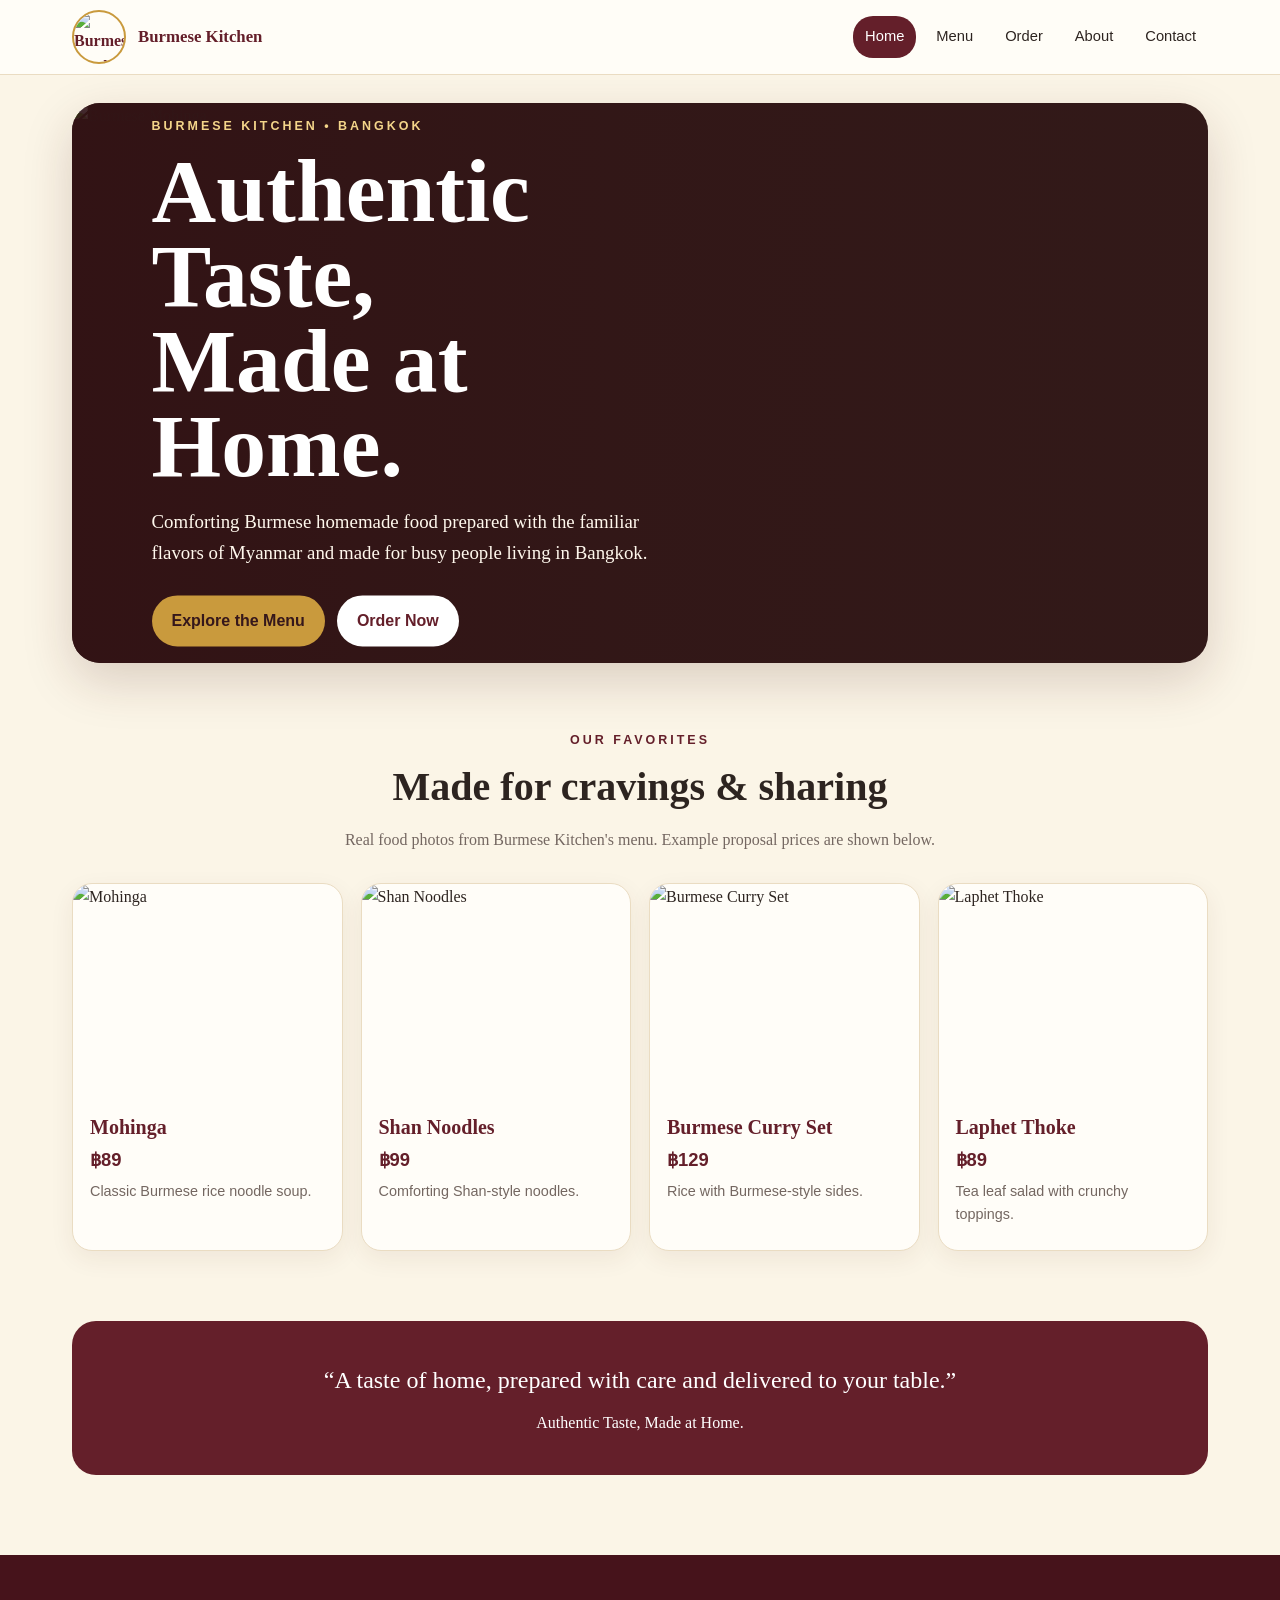
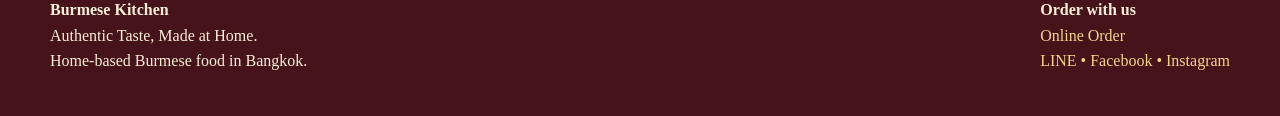
==== index.html @ 4fe1f5bb "Add files via upload" ====
<!doctype html>
<html lang="en">
<head>
<meta charset="utf-8">
<meta name="viewport" content="width=device-width, initial-scale=1">
<title>Home | Burmese Kitchen</title>
<meta name="description" content="Burmese Kitchen — Authentic Taste, Made at Home. Homemade Burmese food in Bangkok.">
<link rel="stylesheet" href="style.css">
</head>
<body>
<nav class="nav"><div class="nav-inner">
<a class="brand" href="index.html"><img src="images/logo.jpeg" alt="Burmese Kitchen logo"><span>Burmese Kitchen</span></a>
<div class="links"><a class="active" href="index.html">Home</a><a class="" href="menu.html">Menu</a><a class="" href="order.html">Order</a><a class="" href="about.html">About</a><a class="" href="contact.html">Contact</a></div>
</div></nav>

<main>
<section class="hero"><div class="hero-card">
<img src="images/mohinga.jpeg" alt="Burmese Mohinga">
<div class="hero-overlay"></div>
<div class="hero-copy">
<div class="kicker">Burmese Kitchen • Bangkok</div>
<h1>Authentic Taste,<br>Made at Home.</h1>
<p>Comforting Burmese homemade food prepared with the familiar flavors of Myanmar and made for busy people living in Bangkok.</p>
<a class="btn" href="menu.html">Explore the Menu</a>
<a class="btn secondary" href="order.html">Order Now</a>
</div></div></section>

<section class="section">
<div class="section-head"><div class="kicker">Our favorites</div><h2>Made for cravings & sharing</h2><p class="subtitle">Real food photos from Burmese Kitchen's menu. Example proposal prices are shown below.</p></div>
<div class="grid">
<article class="card"><img src="images/mohinga.jpeg" alt="Mohinga"><div class="card-body"><h3>Mohinga</h3><span class="price">฿89</span><p>Classic Burmese rice noodle soup.</p></div></article>
<article class="card"><img src="images/shan-noodles.jpeg" alt="Shan Noodles"><div class="card-body"><h3>Shan Noodles</h3><span class="price">฿99</span><p>Comforting Shan-style noodles.</p></div></article>
<article class="card"><img src="images/curry-set.jpeg" alt="Burmese Curry Set"><div class="card-body"><h3>Burmese Curry Set</h3><span class="price">฿129</span><p>Rice with Burmese-style sides.</p></div></article>
<article class="card"><img src="images/laphet-thoke.jpeg" alt="Laphet Thoke"><div class="card-body"><h3>Laphet Thoke</h3><span class="price">฿89</span><p>Tea leaf salad with crunchy toppings.</p></div></article>
</div></section>

<section class="section"><div class="quote"><p>“A taste of home, prepared with care and delivered to your table.”</p><span>Authentic Taste, Made at Home.</span></div></section>
</main>

<footer><div class="footer-inner">
<div><strong>Burmese Kitchen</strong><br>Authentic Taste, Made at Home.<br>Home-based Burmese food in Bangkok.</div>
<div><strong>Order with us</strong><br><a href="order.html">Online Order</a><br><a href="contact.html">LINE • Facebook • Instagram</a></div>
</div></footer>
<script src="script.js"></script>
</body></html>
---- style.css ----
:root{
  --wine:#641f2a;
  --wine-dark:#46131b;
  --gold:#c99a3d;
  --cream:#fbf5e7;
  --paper:#fffdf8;
  --ink:#2d2420;
  --muted:#746761;
  --line:#eadcc2;
}
*{box-sizing:border-box}
html{scroll-behavior:smooth}
body{margin:0;font-family:Georgia,"Times New Roman",serif;color:var(--ink);background:var(--cream);line-height:1.6}
img{max-width:100%;display:block}
a{text-decoration:none;color:inherit}
.nav{position:sticky;top:0;z-index:20;background:rgba(255,253,248,.96);border-bottom:1px solid var(--line);backdrop-filter:blur(10px)}
.nav-inner{max-width:1180px;margin:auto;padding:10px 22px;display:flex;align-items:center;justify-content:space-between;gap:20px}
.brand{display:flex;align-items:center;gap:12px;font-weight:700;color:var(--wine)}
.brand img{width:54px;height:54px;object-fit:cover;border-radius:50%;border:2px solid var(--gold)}
.brand span{font-size:1.05rem}
.links{display:flex;gap:8px;flex-wrap:wrap}
.links a{padding:9px 12px;border-radius:20px;font-family:Arial,sans-serif;font-size:.92rem}
.links a:hover,.links a.active{background:var(--wine);color:white}
.hero{max-width:1180px;margin:28px auto;padding:0 22px}
.hero-card{position:relative;min-height:560px;border-radius:28px;overflow:hidden;background:#321a19;box-shadow:0 18px 50px rgba(70,30,20,.18)}
.hero-card img{width:100%;height:560px;object-fit:cover;filter:saturate(1.03)}
.hero-overlay{position:absolute;inset:0;background:linear-gradient(90deg,rgba(50,18,20,.9),rgba(50,18,20,.35),rgba(50,18,20,.08))}
.hero-copy{position:absolute;left:7%;top:50%;transform:translateY(-50%);max-width:560px;color:white}
.kicker{text-transform:uppercase;letter-spacing:3px;color:#f4d58a;font:700 .78rem Arial,sans-serif}
h1{font-size:clamp(3rem,7vw,5.8rem);line-height:.95;margin:15px 0 18px}
.hero-copy p{font-size:1.18rem;max-width:500px;color:#fff8ed}
.btn{display:inline-block;padding:13px 20px;border-radius:26px;background:var(--gold);color:#35171b;font-family:Arial,sans-serif;font-weight:700;margin:8px 8px 0 0;border:0;cursor:pointer}
.btn.secondary{background:white;color:var(--wine)}
.section{max-width:1180px;margin:70px auto;padding:0 22px}
.section-head{text-align:center;margin-bottom:30px}
.section-head .kicker{color:var(--wine)}
h2{font-size:2.5rem;margin:8px 0}
.subtitle{color:var(--muted);max-width:700px;margin:auto}
.grid{display:grid;grid-template-columns:repeat(4,1fr);gap:18px}
.card{background:var(--paper);border:1px solid var(--line);border-radius:20px;overflow:hidden;box-shadow:0 8px 24px rgba(80,45,25,.07)}
.card img{width:100%;height:210px;object-fit:cover}
.card-body{padding:17px}
.card h3{margin:0 0 5px;color:var(--wine);font-size:1.25rem}
.price{font:700 1.15rem Arial,sans-serif;color:var(--wine)}
.card p{margin:7px 0;color:var(--muted);font-family:Arial,sans-serif;font-size:.9rem}
.split{display:grid;grid-template-columns:1fr 1fr;gap:30px;align-items:center}
.split img{border-radius:24px;max-height:500px;width:100%;object-fit:cover}
.panel{background:var(--paper);border:1px solid var(--line);border-radius:24px;padding:30px}
.list{padding:0;list-style:none}
.list li{padding:10px 0;border-bottom:1px solid var(--line)}
.list li:last-child{border:0}
.quote{background:var(--wine);color:white;border-radius:24px;padding:40px;text-align:center}
.quote p{font-size:1.5rem;margin:0 auto 10px;max-width:800px}
footer{margin-top:80px;background:var(--wine-dark);color:#f9eed9;padding:42px 22px}
.footer-inner{max-width:1180px;margin:auto;display:flex;justify-content:space-between;gap:30px;flex-wrap:wrap}
footer a{color:#f4d58a}
.form-wrap{max-width:850px;margin:auto;background:var(--paper);padding:30px;border:1px solid var(--line);border-radius:24px}
label{display:block;font-family:Arial,sans-serif;font-weight:700;font-size:.9rem;margin:15px 0 6px}
input,select,textarea{width:100%;padding:13px 14px;border:1px solid #d9c8aa;border-radius:12px;background:white;font:1rem Arial,sans-serif}
textarea{min-height:110px;resize:vertical}
.total{margin-top:20px;padding:16px;border-radius:14px;background:#f6ead0;font:700 1.15rem Arial,sans-serif;color:var(--wine)}
.note{font: .9rem Arial,sans-serif;color:var(--muted)}
.badge{display:inline-block;background:#f4e7c9;color:var(--wine);padding:5px 9px;border-radius:20px;font:700 .75rem Arial,sans-serif}
@media(max-width:900px){.grid{grid-template-columns:repeat(2,1fr)}.split{grid-template-columns:1fr}.hero-card,.hero-card img{min-height:500px;height:500px}}
@media(max-width:620px){.nav-inner{align-items:flex-start}.links{justify-content:flex-end}.links a{padding:7px 8px;font-size:.8rem}.brand img{width:44px;height:44px}.hero-card,.hero-card img{min-height:580px;height:580px}.hero-copy{left:7%;right:7%}.hero-copy p{font-size:1rem}.grid{grid-template-columns:1fr}h2{font-size:2rem}}
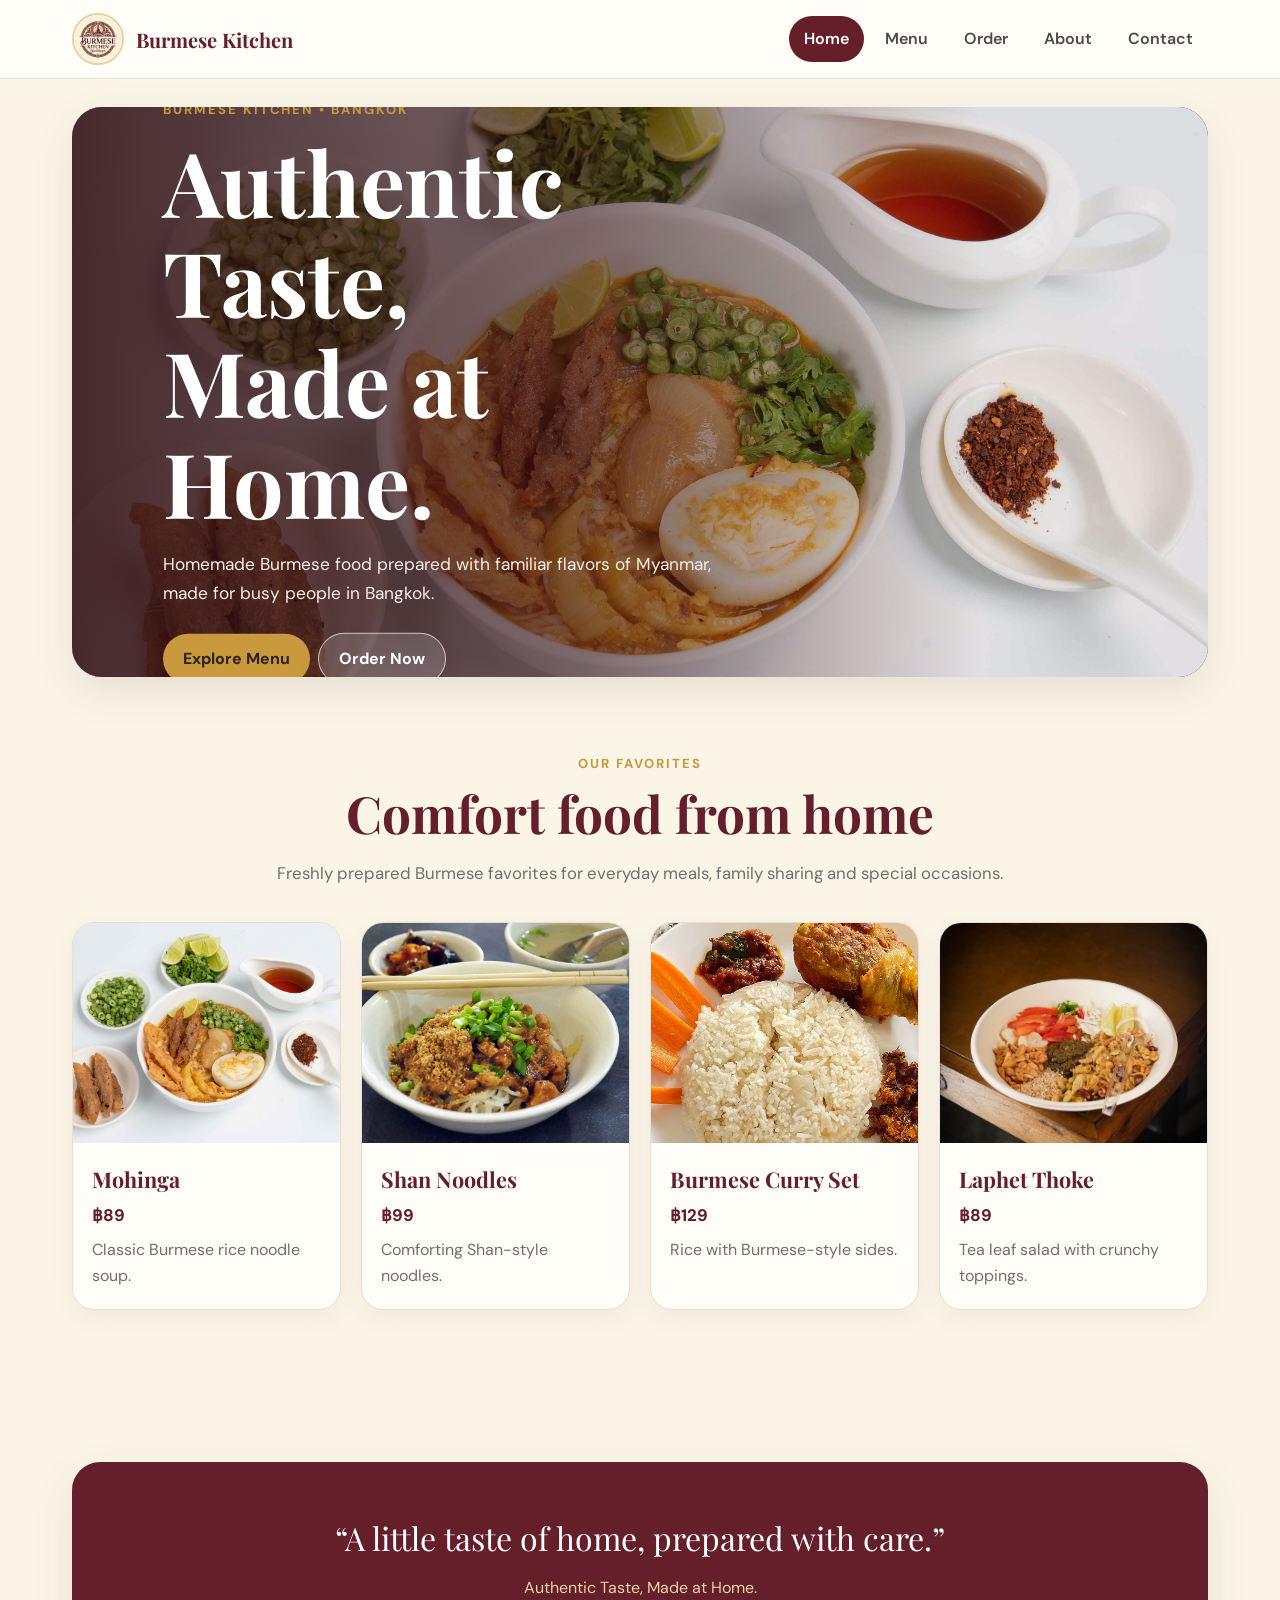
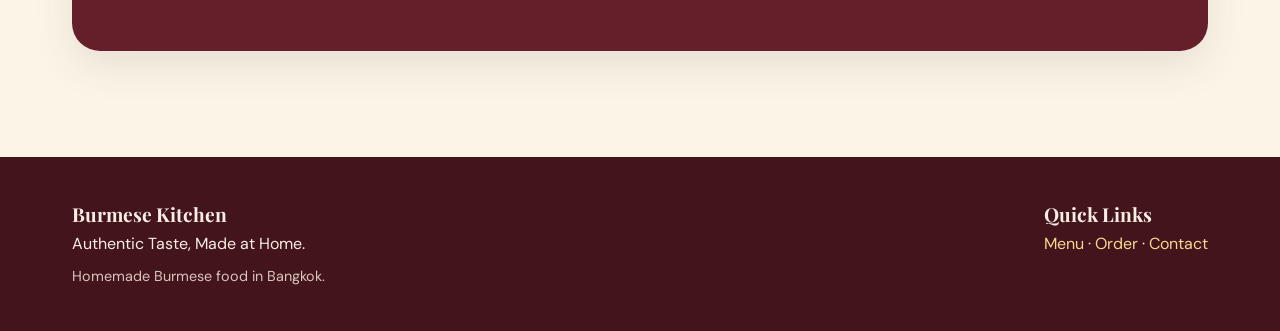
==== commit d8ea9298: "Add files via upload" ====
--- a/index.html
+++ b/index.html
@@ -1,45 +1,10 @@
-<!doctype html>
-<html lang="en">
-<head>
-<meta charset="utf-8">
-<meta name="viewport" content="width=device-width, initial-scale=1">
-<title>Home | Burmese Kitchen</title>
-<meta name="description" content="Burmese Kitchen — Authentic Taste, Made at Home. Homemade Burmese food in Bangkok.">
-<link rel="stylesheet" href="style.css">
-</head>
-<body>
-<nav class="nav"><div class="nav-inner">
-<a class="brand" href="index.html"><img src="images/logo.jpeg" alt="Burmese Kitchen logo"><span>Burmese Kitchen</span></a>
-<div class="links"><a class="active" href="index.html">Home</a><a class="" href="menu.html">Menu</a><a class="" href="order.html">Order</a><a class="" href="about.html">About</a><a class="" href="contact.html">Contact</a></div>
-</div></nav>
-
-<main>
-<section class="hero"><div class="hero-card">
-<img src="images/mohinga.jpeg" alt="Burmese Mohinga">
-<div class="hero-overlay"></div>
-<div class="hero-copy">
-<div class="kicker">Burmese Kitchen • Bangkok</div>
-<h1>Authentic Taste,<br>Made at Home.</h1>
-<p>Comforting Burmese homemade food prepared with the familiar flavors of Myanmar and made for busy people living in Bangkok.</p>
-<a class="btn" href="menu.html">Explore the Menu</a>
-<a class="btn secondary" href="order.html">Order Now</a>
-</div></div></section>
-
-<section class="section">
-<div class="section-head"><div class="kicker">Our favorites</div><h2>Made for cravings & sharing</h2><p class="subtitle">Real food photos from Burmese Kitchen's menu. Example proposal prices are shown below.</p></div>
-<div class="grid">
+<!doctype html><html lang="en"><head><meta charset="utf-8"><meta name="viewport" content="width=device-width,initial-scale=1"><title>Burmese Kitchen | Authentic Taste, Made at Home</title><meta name="description" content="Burmese Kitchen — authentic homemade Burmese food in Bangkok."><link rel="stylesheet" href="style.css"></head><body>
+<nav class="nav"><div class="nav-inner"><a class="brand" href="index.html"><img src="images/logo.jpeg" alt="Burmese Kitchen logo"><span>Burmese Kitchen</span></a><div class="links"><a class="active" href="index.html">Home</a><a href="menu.html">Menu</a><a href="order.html">Order</a><a href="about.html">About</a><a href="contact.html">Contact</a></div></div></nav>
+<main><section class="hero"><div class="hero-card"><img src="images/mohinga.jpeg" alt="Burmese Mohinga"><div class="hero-overlay"></div><div class="hero-copy"><div class="kicker">Burmese Kitchen • Bangkok</div><h1>Authentic Taste,<br>Made at Home.</h1><p>Homemade Burmese food prepared with familiar flavors of Myanmar, made for busy people in Bangkok.</p><a class="btn gold" href="menu.html">Explore Menu</a><a class="btn secondary" href="order.html">Order Now</a></div></div></section>
+<section class="section"><div class="section-head"><div class="kicker">Our favorites</div><h2>Comfort food from home</h2><p class="subtitle">Freshly prepared Burmese favorites for everyday meals, family sharing and special occasions.</p></div><div class="grid">
 <article class="card"><img src="images/mohinga.jpeg" alt="Mohinga"><div class="card-body"><h3>Mohinga</h3><span class="price">฿89</span><p>Classic Burmese rice noodle soup.</p></div></article>
 <article class="card"><img src="images/shan-noodles.jpeg" alt="Shan Noodles"><div class="card-body"><h3>Shan Noodles</h3><span class="price">฿99</span><p>Comforting Shan-style noodles.</p></div></article>
 <article class="card"><img src="images/curry-set.jpeg" alt="Burmese Curry Set"><div class="card-body"><h3>Burmese Curry Set</h3><span class="price">฿129</span><p>Rice with Burmese-style sides.</p></div></article>
-<article class="card"><img src="images/laphet-thoke.jpeg" alt="Laphet Thoke"><div class="card-body"><h3>Laphet Thoke</h3><span class="price">฿89</span><p>Tea leaf salad with crunchy toppings.</p></div></article>
-</div></section>
-
-<section class="section"><div class="quote"><p>“A taste of home, prepared with care and delivered to your table.”</p><span>Authentic Taste, Made at Home.</span></div></section>
-</main>
-
-<footer><div class="footer-inner">
-<div><strong>Burmese Kitchen</strong><br>Authentic Taste, Made at Home.<br>Home-based Burmese food in Bangkok.</div>
-<div><strong>Order with us</strong><br><a href="order.html">Online Order</a><br><a href="contact.html">LINE • Facebook • Instagram</a></div>
-</div></footer>
-<script src="script.js"></script>
-</body></html>+<article class="card"><img src="images/laphet-thoke.jpeg" alt="Laphet Thoke"><div class="card-body"><h3>Laphet Thoke</h3><span class="price">฿89</span><p>Tea leaf salad with crunchy toppings.</p></div></article></div></section>
+<section class="section"><div class="quote"><p>“A little taste of home, prepared with care.”</p><span>Authentic Taste, Made at Home.</span></div></section></main>
+<footer><div class="footer-inner"><div><strong>Burmese Kitchen</strong><div>Authentic Taste, Made at Home.</div><div class="footer-note">Homemade Burmese food in Bangkok.</div></div><div><strong>Quick Links</strong><div><a href="menu.html">Menu</a> · <a href="order.html">Order</a> · <a href="contact.html">Contact</a></div></div></div></footer><script src="script.js"></script></body></html>
--- a/style.css
+++ b/style.css
@@ -1,66 +1,3 @@
-
-:root{
-  --wine:#641f2a;
-  --wine-dark:#46131b;
-  --gold:#c99a3d;
-  --cream:#fbf5e7;
-  --paper:#fffdf8;
-  --ink:#2d2420;
-  --muted:#746761;
-  --line:#eadcc2;
-}
-*{box-sizing:border-box}
-html{scroll-behavior:smooth}
-body{margin:0;font-family:Georgia,"Times New Roman",serif;color:var(--ink);background:var(--cream);line-height:1.6}
-img{max-width:100%;display:block}
-a{text-decoration:none;color:inherit}
-.nav{position:sticky;top:0;z-index:20;background:rgba(255,253,248,.96);border-bottom:1px solid var(--line);backdrop-filter:blur(10px)}
-.nav-inner{max-width:1180px;margin:auto;padding:10px 22px;display:flex;align-items:center;justify-content:space-between;gap:20px}
-.brand{display:flex;align-items:center;gap:12px;font-weight:700;color:var(--wine)}
-.brand img{width:54px;height:54px;object-fit:cover;border-radius:50%;border:2px solid var(--gold)}
-.brand span{font-size:1.05rem}
-.links{display:flex;gap:8px;flex-wrap:wrap}
-.links a{padding:9px 12px;border-radius:20px;font-family:Arial,sans-serif;font-size:.92rem}
-.links a:hover,.links a.active{background:var(--wine);color:white}
-.hero{max-width:1180px;margin:28px auto;padding:0 22px}
-.hero-card{position:relative;min-height:560px;border-radius:28px;overflow:hidden;background:#321a19;box-shadow:0 18px 50px rgba(70,30,20,.18)}
-.hero-card img{width:100%;height:560px;object-fit:cover;filter:saturate(1.03)}
-.hero-overlay{position:absolute;inset:0;background:linear-gradient(90deg,rgba(50,18,20,.9),rgba(50,18,20,.35),rgba(50,18,20,.08))}
-.hero-copy{position:absolute;left:7%;top:50%;transform:translateY(-50%);max-width:560px;color:white}
-.kicker{text-transform:uppercase;letter-spacing:3px;color:#f4d58a;font:700 .78rem Arial,sans-serif}
-h1{font-size:clamp(3rem,7vw,5.8rem);line-height:.95;margin:15px 0 18px}
-.hero-copy p{font-size:1.18rem;max-width:500px;color:#fff8ed}
-.btn{display:inline-block;padding:13px 20px;border-radius:26px;background:var(--gold);color:#35171b;font-family:Arial,sans-serif;font-weight:700;margin:8px 8px 0 0;border:0;cursor:pointer}
-.btn.secondary{background:white;color:var(--wine)}
-.section{max-width:1180px;margin:70px auto;padding:0 22px}
-.section-head{text-align:center;margin-bottom:30px}
-.section-head .kicker{color:var(--wine)}
-h2{font-size:2.5rem;margin:8px 0}
-.subtitle{color:var(--muted);max-width:700px;margin:auto}
-.grid{display:grid;grid-template-columns:repeat(4,1fr);gap:18px}
-.card{background:var(--paper);border:1px solid var(--line);border-radius:20px;overflow:hidden;box-shadow:0 8px 24px rgba(80,45,25,.07)}
-.card img{width:100%;height:210px;object-fit:cover}
-.card-body{padding:17px}
-.card h3{margin:0 0 5px;color:var(--wine);font-size:1.25rem}
-.price{font:700 1.15rem Arial,sans-serif;color:var(--wine)}
-.card p{margin:7px 0;color:var(--muted);font-family:Arial,sans-serif;font-size:.9rem}
-.split{display:grid;grid-template-columns:1fr 1fr;gap:30px;align-items:center}
-.split img{border-radius:24px;max-height:500px;width:100%;object-fit:cover}
-.panel{background:var(--paper);border:1px solid var(--line);border-radius:24px;padding:30px}
-.list{padding:0;list-style:none}
-.list li{padding:10px 0;border-bottom:1px solid var(--line)}
-.list li:last-child{border:0}
-.quote{background:var(--wine);color:white;border-radius:24px;padding:40px;text-align:center}
-.quote p{font-size:1.5rem;margin:0 auto 10px;max-width:800px}
-footer{margin-top:80px;background:var(--wine-dark);color:#f9eed9;padding:42px 22px}
-.footer-inner{max-width:1180px;margin:auto;display:flex;justify-content:space-between;gap:30px;flex-wrap:wrap}
-footer a{color:#f4d58a}
-.form-wrap{max-width:850px;margin:auto;background:var(--paper);padding:30px;border:1px solid var(--line);border-radius:24px}
-label{display:block;font-family:Arial,sans-serif;font-weight:700;font-size:.9rem;margin:15px 0 6px}
-input,select,textarea{width:100%;padding:13px 14px;border:1px solid #d9c8aa;border-radius:12px;background:white;font:1rem Arial,sans-serif}
-textarea{min-height:110px;resize:vertical}
-.total{margin-top:20px;padding:16px;border-radius:14px;background:#f6ead0;font:700 1.15rem Arial,sans-serif;color:var(--wine)}
-.note{font: .9rem Arial,sans-serif;color:var(--muted)}
-.badge{display:inline-block;background:#f4e7c9;color:var(--wine);padding:5px 9px;border-radius:20px;font:700 .75rem Arial,sans-serif}
-@media(max-width:900px){.grid{grid-template-columns:repeat(2,1fr)}.split{grid-template-columns:1fr}.hero-card,.hero-card img{min-height:500px;height:500px}}
-@media(max-width:620px){.nav-inner{align-items:flex-start}.links{justify-content:flex-end}.links a{padding:7px 8px;font-size:.8rem}.brand img{width:44px;height:44px}.hero-card,.hero-card img{min-height:580px;height:580px}.hero-copy{left:7%;right:7%}.hero-copy p{font-size:1rem}.grid{grid-template-columns:1fr}h2{font-size:2rem}}
+@import url('https://fonts.googleapis.com/css2?family=DM+Sans:wght@400;500;600;700&family=Playfair+Display:wght@600;700&display=swap');
+:root{--wine:#641f2a;--wine2:#43141c;--gold:#c99a3d;--cream:#fbf5e8;--paper:#fffdf8;--ink:#2e2221;--muted:#766c69;--line:#eadfce;--shadow:0 14px 40px rgba(65,25,30,.10)}
+*{box-sizing:border-box}html{scroll-behavior:smooth}body{margin:0;font-family:'DM Sans',Arial,sans-serif;color:var(--ink);background:var(--cream);line-height:1.65}a{color:inherit;text-decoration:none}img{max-width:100%;display:block}.nav{position:sticky;top:0;z-index:20;background:rgba(255,253,248,.96);backdrop-filter:blur(10px);border-bottom:1px solid var(--line)}.nav-inner{max-width:1180px;margin:auto;padding:13px 22px;display:flex;align-items:center;justify-content:space-between;gap:20px}.brand{display:flex;align-items:center;gap:12px;font-family:'Playfair Display',serif;font-size:1.25rem;font-weight:700;color:var(--wine)}.brand img{width:52px;height:52px;border-radius:50%;object-fit:cover;border:2px solid #e6d2a6}.links{display:flex;align-items:center;gap:6px;flex-wrap:wrap}.links a{padding:10px 15px;border-radius:24px;font-weight:600;color:#514846}.links a:hover,.links a.active{background:var(--wine);color:#fff}.hero{max-width:1180px;margin:28px auto 0;padding:0 22px}.hero-card{height:570px;position:relative;overflow:hidden;border-radius:30px;box-shadow:var(--shadow);background:#2b1718}.hero-card>img{width:100%;height:100%;object-fit:cover}.hero-overlay{position:absolute;inset:0;background:linear-gradient(90deg,rgba(48,15,19,.88) 0%,rgba(48,15,19,.60) 45%,rgba(48,15,19,.08) 80%)}.hero-copy{position:absolute;left:8%;top:50%;transform:translateY(-50%);max-width:600px;color:#fff}.kicker{font-size:.82rem;letter-spacing:.15em;text-transform:uppercase;font-weight:700;color:var(--gold);margin-bottom:10px}.hero h1,.section h1,.section h2{font-family:'Playfair Display',serif;line-height:1.12;margin:0 0 18px}.hero h1{font-size:clamp(3rem,7vw,5.8rem)}.hero p{font-size:1.08rem;max-width:570px;color:#f9eee6;margin-bottom:26px}.btn{display:inline-flex;align-items:center;justify-content:center;border:0;border-radius:999px;padding:12px 20px;background:var(--wine);color:#fff;font-weight:700;cursor:pointer;transition:.2s;box-shadow:0 7px 18px rgba(67,20,28,.18)}.btn:hover{transform:translateY(-2px);background:var(--wine2)}.btn.gold{background:var(--gold);color:#2e2221}.btn.secondary{background:rgba(255,255,255,.14);border:1px solid rgba(255,255,255,.65);margin-left:8px}.section{max-width:1180px;margin:0 auto;padding:76px 22px}.section-head{text-align:center;max-width:760px;margin:0 auto 34px}.section h2{font-size:clamp(2.1rem,4vw,3.3rem);color:var(--wine)}.section h1{font-size:clamp(2.5rem,5vw,4.3rem);color:var(--wine)}.subtitle{color:var(--muted);font-size:1.05rem}.grid{display:grid;grid-template-columns:repeat(4,1fr);gap:20px}.card{background:var(--paper);border:1px solid var(--line);border-radius:22px;overflow:hidden;box-shadow:0 8px 24px rgba(70,35,30,.06);transition:.2s}.card:hover{transform:translateY(-4px);box-shadow:var(--shadow)}.card>img{width:100%;height:220px;object-fit:cover}.card-body{padding:19px}.card h3{font-family:'Playfair Display',serif;font-size:1.35rem;color:var(--wine);margin:0 0 5px}.card p{margin:7px 0 0;color:var(--muted)}.price{display:inline-block;font-weight:800;color:var(--wine);font-size:1.05rem}.quote{background:var(--wine);color:#fff;border-radius:28px;padding:50px;text-align:center;box-shadow:var(--shadow)}.quote p{font-family:'Playfair Display',serif;font-size:2rem;max-width:800px;margin:0 auto 10px}.quote span{color:#ead3a0}.split{display:grid;grid-template-columns:1fr 1fr;gap:40px;align-items:center}.split>img{width:100%;height:470px;object-fit:cover;border-radius:28px;box-shadow:var(--shadow)}.panel{background:var(--paper);border:1px solid var(--line);border-radius:26px;padding:36px;box-shadow:var(--shadow)}.list{padding-left:20px}.list li{margin:12px 0}.badge{display:inline-block;background:#f2e5c9;color:var(--wine);padding:5px 10px;border-radius:999px;font-size:.78rem;font-weight:700}.form-wrap{max-width:760px;margin:auto;background:var(--paper);border:1px solid var(--line);border-radius:28px;padding:32px;box-shadow:var(--shadow)}label{display:block;font-weight:700;color:var(--wine);margin:16px 0 7px}input,select,textarea{width:100%;padding:13px 14px;border:1px solid #d9cbbb;border-radius:12px;background:#fff;color:var(--ink);font:inherit;outline:none}input:focus,select:focus,textarea:focus{border-color:var(--gold);box-shadow:0 0 0 3px rgba(201,154,61,.14)}textarea{min-height:110px;resize:vertical}.total{margin:20px 0;padding:16px;border-radius:14px;background:#f7edd9;color:var(--wine);font-weight:800;font-size:1.1rem}.success{margin-top:18px;padding:15px;border-radius:14px;background:#edf7ed;color:#2f6b3a;font-weight:700}.contact-grid{grid-template-columns:repeat(3,1fr)}.contact-card{padding:28px;text-align:center}.contact-icon{width:58px;height:58px;border-radius:50%;background:#f2e5c9;color:var(--wine);display:grid;place-items:center;margin:0 auto 15px;font-size:1.5rem;font-weight:800}.contact-card h3{margin-bottom:6px}.mini{font-size:.9rem;color:var(--muted)}footer{background:var(--wine2);color:#f8eee3;margin-top:30px}.footer-inner{max-width:1180px;margin:auto;padding:42px 22px;display:flex;justify-content:space-between;gap:30px}.footer-inner strong{font-family:'Playfair Display',serif;font-size:1.2rem}.footer-inner a{color:#f5d991}.footer-note{color:#d8c6bd;font-size:.9rem;margin-top:8px}@media(max-width:900px){.grid{grid-template-columns:repeat(2,1fr)}.split{grid-template-columns:1fr}.hero-card{height:520px}.hero-copy{left:7%;right:7%}}@media(max-width:620px){.nav-inner{align-items:flex-start}.brand span{display:none}.links{justify-content:flex-end}.links a{padding:8px 10px;font-size:.9rem}.hero{margin-top:16px}.hero-card{height:570px;border-radius:22px}.hero-overlay{background:linear-gradient(90deg,rgba(48,15,19,.86),rgba(48,15,19,.35))}.hero h1{font-size:3rem}.hero p{font-size:1rem}.grid,.contact-grid{grid-template-columns:1fr}.section{padding:55px 18px}.quote{padding:34px 22px}.quote p{font-size:1.55rem}.panel,.form-wrap{padding:23px}.footer-inner{flex-direction:column}.btn.secondary{margin:10px 0 0}}
